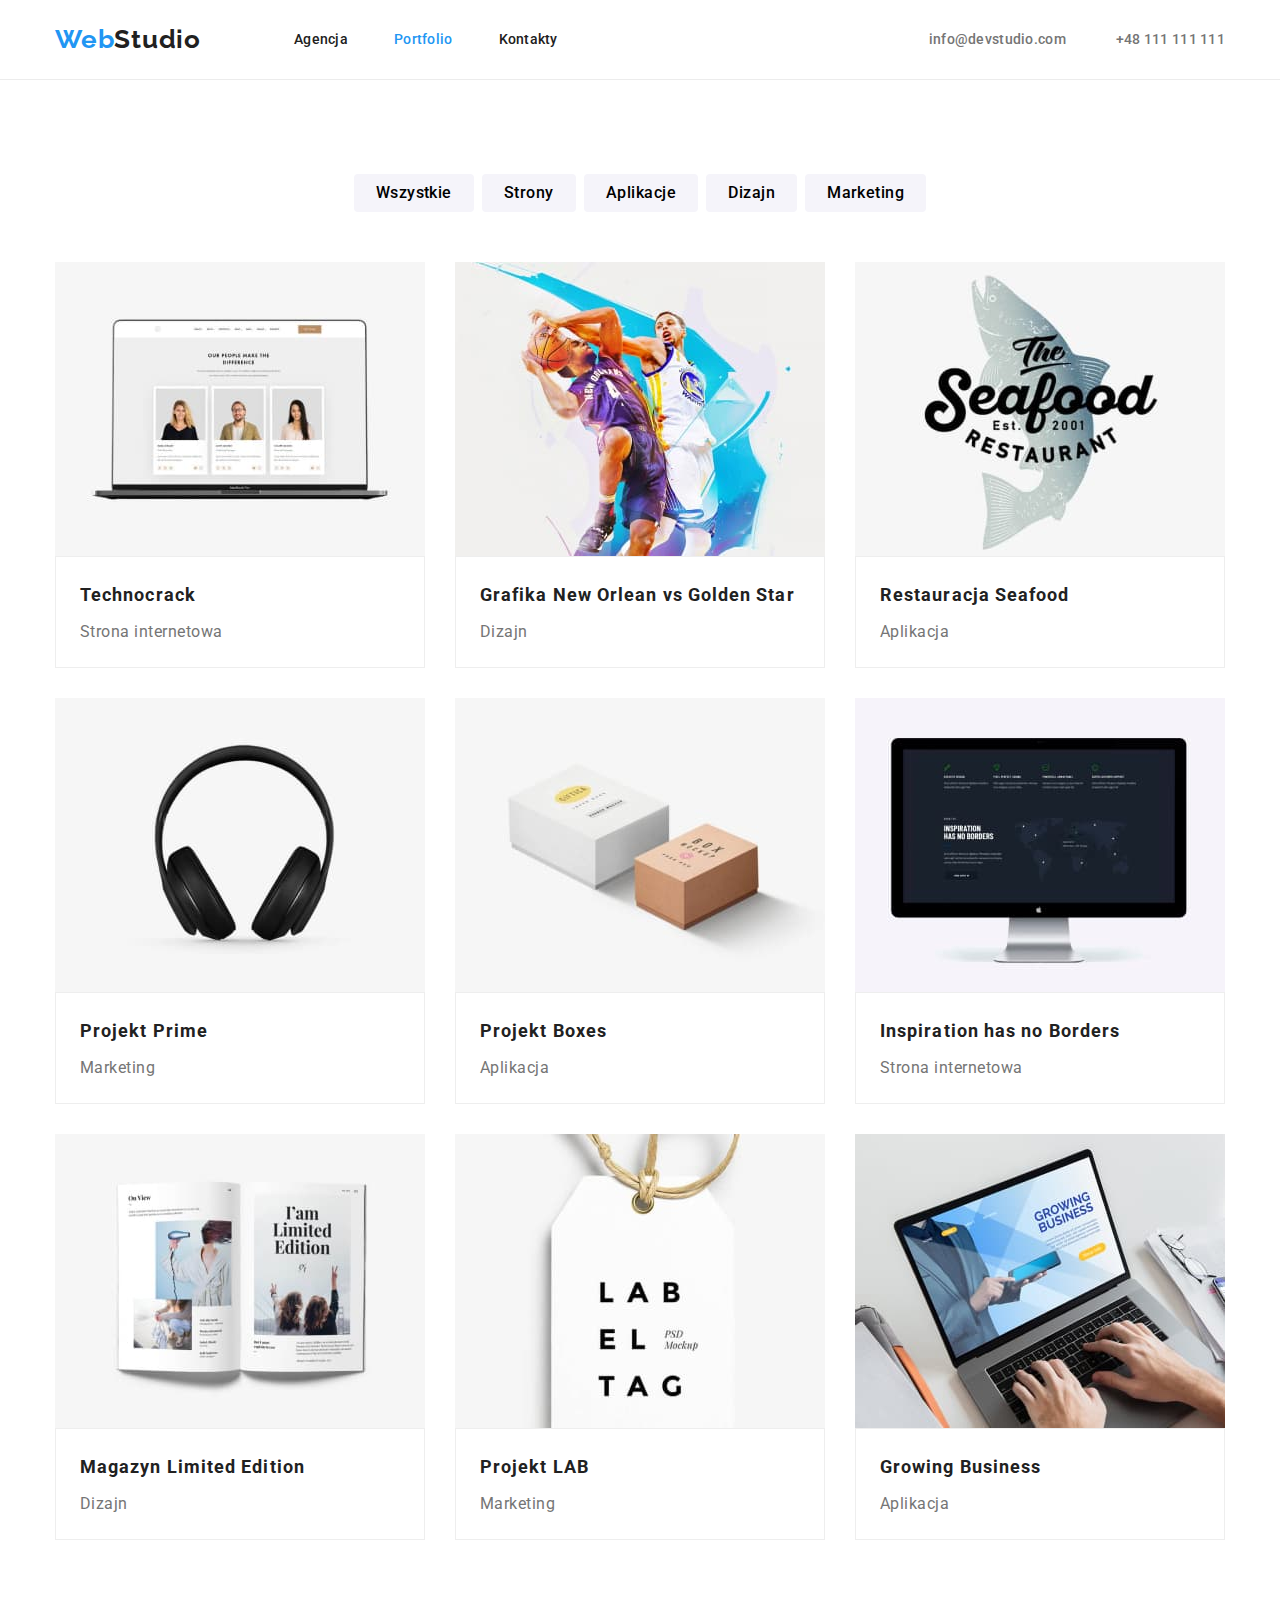
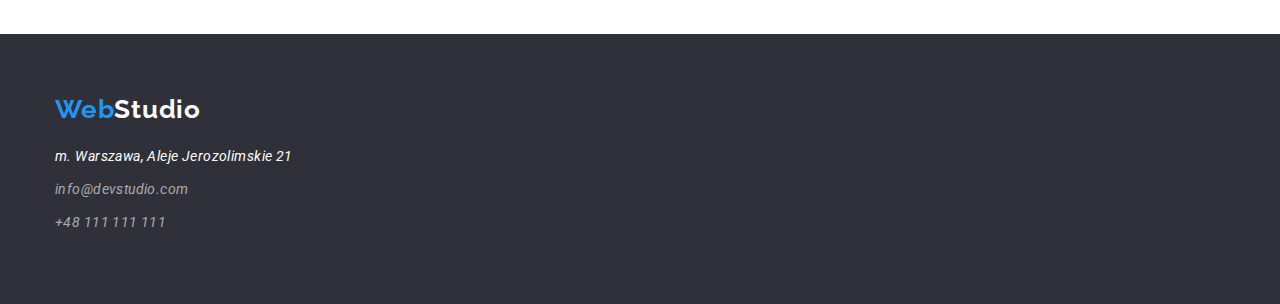
==== portfolio.html @ 5a86e2d6 "Copy files from hw3" ====
<!DOCTYPE html>
<html lang="en">
  <head>
    <meta charset="UTF-8" />
    <meta http-equiv="X-UA-Compatible" content="IE=edge" />
    <meta name="viewport" content="width=device-width, initial-scale=1.0" />
    <link
      rel="stylesheet"
      href="https://cdnjs.cloudflare.com/ajax/libs/modern-normalize/1.0.0/modern-normalize.min.css"
    />
    <link rel="preconnect" href="https://fonts.googleapis.com" />
    <link rel="preconnect" href="https://fonts.gstatic.com" crossorigin />
    <link
      href="https://fonts.googleapis.com/css2?family=Raleway:wght@700&family=Roboto:wght@400;500;700;900&display=swap"
      rel="stylesheet"
    />

    <link rel="stylesheet" href="./css/styles.css" />
    <title>Portfolio</title>
  </head>

  <body>
    <header class="header">
      <div class="container">
        <a class="logo-link link" href="./index.html"><span>Web</span>Studio</a>

        <nav class="navi">
          <ul class="navi-list list">
            <li class="navi-list-item">
              <a class="navi-list link" href="./index.html">Agencja</a>
            </li>

            <li class="navi-list-item">
              <a class="navi-list link link-active" href="./portfolio.html"
                >Portfolio</a
              >
            </li>

            <li class="navi-list-item">
              <a class="navi-list link" href="">Kontakty</a>
            </li>
          </ul>
        </nav>

        <ul class="contact-link list">
          <li>
            <a
              class="contact-link-header link contact-email-header"
              href="mailto:info@devstudio.com"
              >info@devstudio.com</a
            >
          </li>
          <li>
            <a
              class="contact-link-header link contact-phone-header"
              href="tel:+48111111111"
              >+48 111 111 111</a
            >
          </li>
        </ul>
      </div>
    </header>
    <main>
      <!-- PORTFOLIO -->
      <section class="portfolio section">
        <div class="container">
          <ul class="button-filter-list list">
            <li>
              <button class="modal-btn-filter button-activ" type="button">
                Wszystkie
              </button>
            </li>
            <li>
              <button class="modal-btn-filter" type="button">Strony</button>
            </li>
            <li>
              <button class="modal-btn-filter" type="button">Aplikacje</button>
            </li>
            <li>
              <button class="modal-btn-filter" type="button">Dizajn</button>
            </li>
            <li>
              <button class="modal-btn-filter" type="button">Marketing</button>
            </li>
          </ul>
          <ul class="portfolio-list list">
            <li class="portfolio-list-item">
              <figure class="project-card">
                <img
                  src="./images/portfolio/img1.jpg"
                  alt="notebook"
                  width="370"
                  height="294"
                />
                <figcaption class="projekt-desc">
                  <p class="project-name">Technocrack</p>
                  <p class="project-type">Strona internetowa</p>
                </figcaption>
              </figure>
            </li>
            <li class="portfolio-list-item">
              <figure class="project-card">
                <img
                  src="./images/portfolio/img2.jpg"
                  alt="basketball poster"
                  width="370"
                  height="294"
                />
                <figcaption class="projekt-desc">
                  <p class="project-name">Grafika New Orlean vs Golden Star</p>
                  <p class="project-type">Dizajn</p>
                </figcaption>
              </figure>
            </li>
            <li class="portfolio-list-item">
              <figure class="project-card">
                <img
                  src="./images/portfolio/img3.jpg"
                  alt="earphones"
                  width="370"
                  height="294"
                />

                <figcaption class="projekt-desc">
                  <p class="project-name">Restauracja Seafood</p>
                  <p class="project-type">Aplikacja</p>
                </figcaption>
              </figure>
            </li>
            <li class="portfolio-list-item">
              <figure class="project-card">
                <img
                  src="./images/portfolio/img4.jpg"
                  alt="earphones"
                  width="370"
                  height="294"
                />
                <figcaption class="projekt-desc">
                  <p class="project-name">Projekt Prime</p>
                  <p class="project-type">Marketing</p>
                </figcaption>
              </figure>
            </li>
            <li class="portfolio-list-item">
              <figure class="project-card">
                <img
                  src="./images/portfolio/img5.jpg"
                  alt="two boxes"
                  width="370"
                  height="294"
                />
                <figcaption class="projekt-desc">
                  <p class="project-name">Projekt Boxes</p>
                  <p class="project-type">Aplikacja</p>
                </figcaption>
              </figure>
            </li>
            <li class="portfolio-list-item">
              <figure class="project-card">
                <img
                  src="./images/portfolio/img6.jpg"
                  alt="monitor apple"
                  width="370"
                  height="294"
                />
                <figcaption class="projekt-desc">
                  <p class="project-name">Inspiration has no Borders</p>
                  <p class="project-type">Strona internetowa</p>
                </figcaption>
              </figure>
            </li>
            <li class="portfolio-list-item">
              <figure class="project-card">
                <img
                  src="./images/portfolio/img7.jpg"
                  alt="magazine newspaper"
                  width="370"
                  height="294"
                />
                <figcaption class="projekt-desc">
                  <p class="project-name">Magazyn Limited Edition</p>
                  <p class="project-type">Dizajn</p>
                </figcaption>
              </figure>
            </li>
            <li class="portfolio-list-item">
              <figure class="project-card">
                <img
                  src="./images/portfolio/img8.jpg"
                  alt="label"
                  width="370"
                  height="294"
                />
                <figcaption class="projekt-desc">
                  <p class="project-name">Projekt LAB</p>
                  <p class="project-type">Marketing</p>
                </figcaption>
              </figure>
            </li>
            <li class="portfolio-list-item">
              <figure class="project-card">
                <img
                  src="./images/portfolio/img9.jpg"
                  alt="man typing on notebook"
                  width="370"
                  height="294"
                />
                <figcaption class="projekt-desc">
                  <p class="project-name">Growing Business</p>
                  <p class="project-type">Aplikacja</p>
                </figcaption>
              </figure>
            </li>
          </ul>
        </div>
      </section>
    </main>

    <!-- END PORTFOLIO -->

    <!--Footer-->

    <footer class="footer">
      <div class="container">
        <a class="logo-link-dark-theme link" href="./index.html"
          ><span>Web</span>Studio</a
        >

        <address class="address">
          <ul class="address-list list">
            <li class="address-item address-street">
              m. Warszawa, Aleje Jerozolimskie 21
            </li>
            <li class="address-item">
              <a
                class="contact-link-footer link"
                href="mailto:info@devstudio.com"
                >info@devstudio.com</a
              >
            </li>
            <li class="address-item">
              <a class="contact-link-footer link" href="tel:+48111111111"
                >+48 111 111 111</a
              >
            </li>
          </ul>
        </address>
      </div>
    </footer>
  </body>
</html>
---- css/styles.css ----
:root {
  --main-font: "Roboto", sans-serif;
  --secondary-font: "Raleway", sans-serif;
  --main-color: #2196f3;
  --font-main-color: #212121;
  --font-secondary-color: #757575;
  --font-dark-theme: #ffffff;
  --background-color-main: #2f303a;
  --background-color-sec: #f5f4fa;
}

body {
  font-family: var(--main-font);
  color: var(--font-main-color);
}

h1,
h2,
h3,
h4,
h5,
h6 {
  padding: 0;
  margin: 0;
}

ul,
ol {
  margin: 0;
  padding: 0;
}

p {
  margin: 0;
  padding: 0;
}

img {
  display: block;
}

.list {
  list-style: none;
}
.link {
  text-decoration: none;
}

.container {
  max-width: 1200px;
  align-items: center;
  padding: 0 15px;
  margin: 0 auto;
}

.section {
  padding-top: 94px;
}
.section:not(.advantages) {
  padding-bottom: 94px;
}
/*----Components----*/

.logo-link,
.logo-link-dark-theme {
  font-family: var(--secondary-font);
  font-weight: 700;
  font-size: 26px;
  line-height: 1.192;
  letter-spacing: 0.03em;
}
.logo-link {
  color: var(--font-main-color);
}
.logo-link span {
  color: var(--main-color);
}
.logo-link-dark-theme {
  color: var(--font-dark-theme);
}
.logo-link-dark-theme span {
  color: var(--main-color);
}
.logo-link:focus,
.logo-link:hover,
.logo-link-dark-theme:hover,
.logo-link-dark-theme:focus {
  color: var(--main-color);
}

.header-h2 {
  font-weight: 700;
  font-size: 36px;
  line-height: 1.167;
  letter-spacing: 0.03em;
  text-align: center;
}

/*----Header Menu----*/
.header .container {
  display: flex;
  padding-top: 24px;
  padding-bottom: 24px;
}
.header {
  border-bottom: 1px solid #ececec;
}

.logo-link {
  display: flex;
  margin-right: 93px;
}

.header-h2.link-active {
  color: var(--main-color);
}
.navi .navi-list {
  display: flex;
}

.navi-list-item:not(:last-child) {
  margin-right: 46px;
}

.contact-link {
  display: flex;
  margin-left: auto;
}

.contact-phone-header {
  margin-left: 50px;
}

.navi-list {
  font-weight: 500;
  font-size: 14px;
  line-height: 1.143;
  letter-spacing: 0.02em;
  color: var(--font-main-color);
}
.navi-list .link-active {
  color: var(--main-color)
}
.navi-list:hover,
.navi-list:focus {
  color: var(--main-color);
}

.contact-link-header {
  font-weight: 500;
  font-size: 14px;
  line-height: 1.143;
  letter-spacing: 0.02em;
  color: var(--font-secondary-color);
}

.contact-link-header:hover,
.contact-link-header:focus {
  color: var(--main-color);
}

/*----Hero----*/

.hero .container {
  display: flex;
  flex-direction: column;
  padding-top: 106px;
  padding-bottom: 106px;
}

.hero {
  background: var(--background-color-main);
}
.hero-h1 {
  max-width: 696px;
  font-weight: 900;
  font-size: 44px;
  line-height: 1.364;
  letter-spacing: 0.06em;
  text-transform: uppercase;
  text-align: center;
  color: var(--font-dark-theme);
  padding-bottom: 30px;
}

.modal-btn {
  font-weight: 700;
  font-size: 16px;
  line-height: 1.875;
  letter-spacing: 0.06em;
  cursor: pointer;
  color: var(--font-dark-theme);
  background: var(--main-color);
  padding: 10px 42px;
  box-shadow: 0px 4px 4px rgba(0, 0, 0, 0.15);
  border-radius: 4px;
  border: none;
}

/*----Advantages----*/

.advantages-list {
  display: flex;
  justify-content: space-between;
}
.advant-list-item {
  max-width: 270px;
  justify-content: space-between;
}

.advant-h3 {
  font-weight: 700;
  font-size: 14px;
  line-height: 1.143;
  letter-spacing: 0.03em;
  text-transform: uppercase;
}
.advant-text {
  font-size: 14px;
  line-height: 1.714;
  letter-spacing: 0.03em;
  color: var(--font-secondary-color);
  margin-top: 10px;
}

/* ----About---- */
.about-list {
  display: flex;
}

.about-item {
  margin-top: 50px;
}
.about-item:not(:last-child) {
  margin-right: 30px;
}

/* ----Team---- */

.team {
  background: var(--background-color-sec);
  margin: 0;
}
.name {
  font-weight: 500;
  color: var(--font-main-color);
  margin-bottom: 10px;
}

.team-dscr {
  font-size: 16px;
  line-height: 1.187;
  letter-spacing: 0.03em;
  text-align: center; /*---FIGCAPTION---*/
  color: var(--font-secondary-color);
  padding: 30px 0;
  border-radius: 0px 0px 4px 4px;
}
.team .header-h2 {
  margin-bottom: 50px;
}

.team-list {
  display: flex;
  justify-content: space-between;
}

.team figure {
  margin: 0;
  background: #ffffff;
  box-shadow: 0px 1px 3px rgba(0, 0, 0, 0.12), 0px 1px 1px rgba(0, 0, 0, 0.14),
    0px 2px 1px rgba(0, 0, 0, 0.2);
  border-radius: 0px 0px 4px 4px;
}

/* ----Footer---- */
.footer {
  background: var(--background-color-main);
  padding: 60px 0;
}
.address-item {
  margin-bottom: 9px;
}
.address {
  margin-top: 20px;
}
.address-street {
  font-size: 14px;
  line-height: 1.714;
  letter-spacing: 0.03em;
  color: var(--font-dark-theme);
}

.contact-link-footer {
  font-size: 14px;
  line-height: 1.714;
  letter-spacing: 0.03em;
  color: rgba(255, 255, 255, 0.6);
}
.contact-link-footer:hover,
.contact-link-footer :focus {
  color: var(--main-color);
}

/* ----PORTFOLIO---- */

.button-filter-list {
  display: flex;
  justify-content: center;
  margin-left: -8px;
}

.modal-btn-filter {
  display: block;
  border: none;

  font-weight: 500;
  font-size: 16px;
  line-height: 1.625;
  letter-spacing: 0.03em;
  cursor: pointer;
  border-radius: 4px;
  background: var(--background-color-sec);
  margin-left: 8px;
  margin-bottom: 50px;
  padding: 6px 22px;
}
.modal-btn-filter:hover,
.modal-btn-filter:active {
  color: #ffffff;
  background: var(--main-color);
  box-shadow: 0px 3px 1px rgba(117, 78, 78, 0.1),
    0px 1px 2px rgba(0, 0, 0, 0.08), 0px 2px 2px rgba(0, 0, 0, 0.12);
}
.portfolio .project-card {
  margin: 0;
}

.portfolio-list {
  display: flex;
  flex-wrap: wrap;
  margin-left: -30px;
  margin-top: -30px;
}

.portfolio-list-item {
  margin-left: 30px;
  margin-top: 30px;
  flex-basis: calc(100% / 3 - 30px);
}

.project-name {
  font-weight: 700;
  font-size: 18px;
  line-height: 2;
  letter-spacing: 0.06em;
  margin: 20px 24px 4px;
}

.project-type {
  font-size: 16px;
  line-height: 1.875;
  letter-spacing: 0.03em;
  color: var(--font-secondary-color);
  margin: 0 24px 20px;
}
.projekt-desc {
  background: #ffffff;
  border: 1px solid #eeeeee;
  box-sizing: border-box;
}
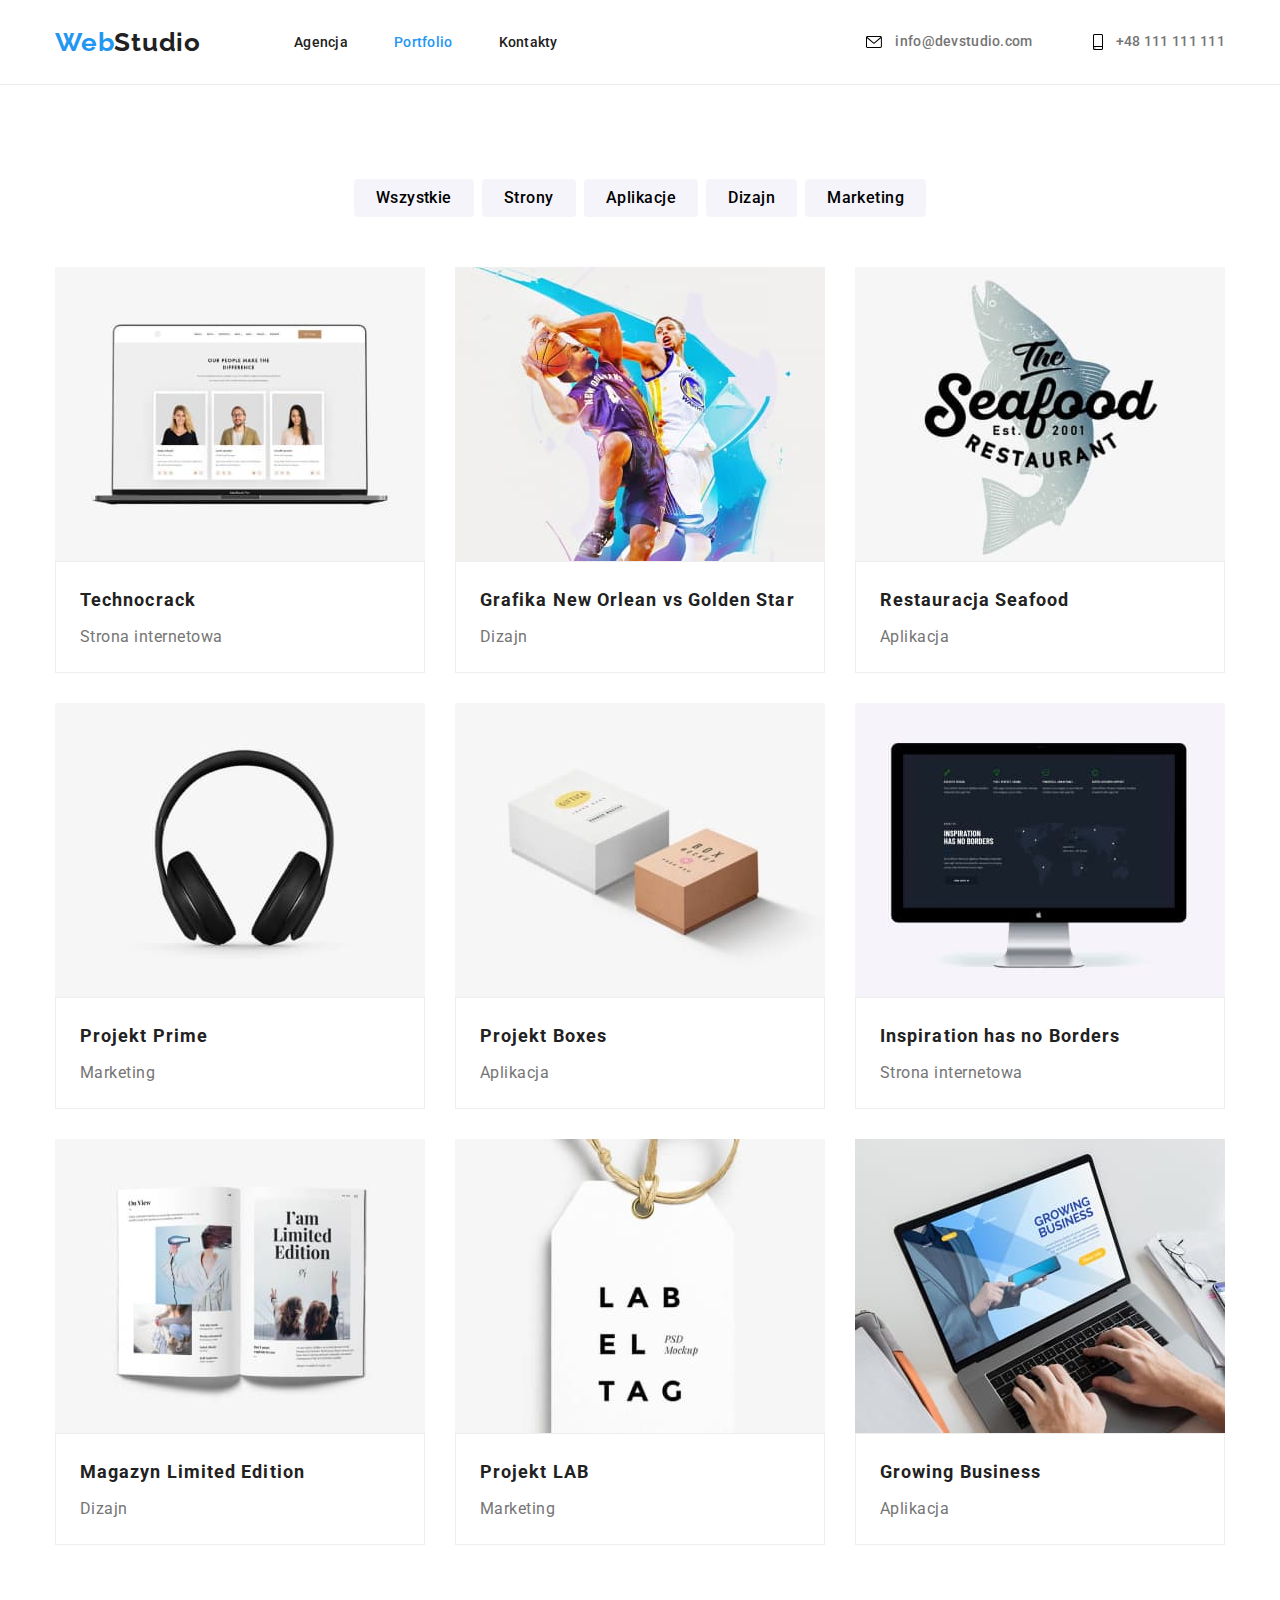
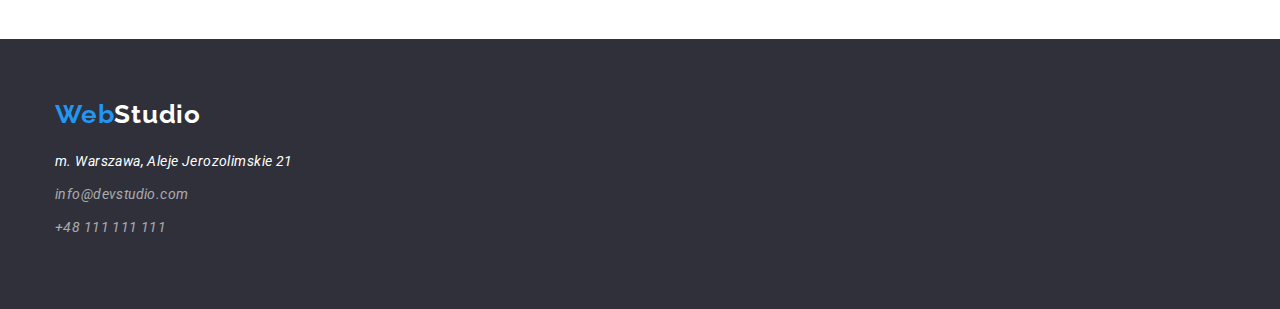
==== commit edf2c062: "svg index" ====
--- a/portfolio.html
+++ b/portfolio.html
@@ -42,20 +42,25 @@
           </ul>
         </nav>
 
-        <ul class="contact-link list">
+        <ul class="contact-link-list list">
           <li>
-            <a
-              class="contact-link-header link contact-email-header"
-              href="mailto:info@devstudio.com"
-              >info@devstudio.com</a
-            >
+            <a class="contact-link-header link" href="mailto:info@devstudio.com"
+              ><svg class="contact-icon" width="16px" height="12px">
+                <use href="./images/svg/icon.svg#icon-email"></use>
+              </svg>
+              info@devstudio.com
+            </a>
           </li>
-          <li>
+
+          <li class="link">
             <a
               class="contact-link-header link contact-phone-header"
               href="tel:+48111111111"
-              >+48 111 111 111</a
-            >
+              ><svg class="contact-icon" width="10px" height="16px">
+                <use href="./images/svg/icon.svg#icon-tel"></use>
+              </svg>
+              +48 111 111 111
+            </a>
           </li>
         </ul>
       </div>
--- a/css/styles.css
+++ b/css/styles.css
@@ -7,6 +7,8 @@
   --font-dark-theme: #ffffff;
   --background-color-main: #2f303a;
   --background-color-sec: #f5f4fa;
+  --icon-color: #AFB1B8;
+
 }
 
 body {
@@ -122,14 +124,6 @@
   margin-right: 46px;
 }
 
-.contact-link {
-  display: flex;
-  margin-left: auto;
-}
-
-.contact-phone-header {
-  margin-left: 50px;
-}
 
 .navi-list {
   font-weight: 500;
@@ -139,13 +133,18 @@
   color: var(--font-main-color);
 }
 .navi-list .link-active {
-  color: var(--main-color)
+  color: var(--main-color);
 }
 .navi-list:hover,
 .navi-list:focus {
   color: var(--main-color);
 }
-
+  
+.contact-link-list{
+  display: flex;
+  align-items: center;
+  margin-left: auto;
+}
 .contact-link-header {
   font-weight: 500;
   font-size: 14px;
@@ -154,12 +153,43 @@
   color: var(--font-secondary-color);
 }
 
+.contact-phone-header {
+  margin-left: 50px;
+}
+
+
+.contact-icon {
+    margin: 10px;
+    vertical-align: middle;
+  }
+
 .contact-link-header:hover,
 .contact-link-header:focus {
   color: var(--main-color);
-}
+  fill:var(--main-color)
+   }
+
+
+  
+
+
+
+
+
+
 
 /*----Hero----*/
+.hero {
+  background: var(--background-color-main);
+  background-image: linear-gradient(
+      rgba(47, 48, 58, 0.4),
+      rgba(47, 48, 58, 0.4)
+    ),
+    url(../images/background/background_hero.jpg);
+  background-position: center;
+  background-size: cover;
+  background-repeat: no-repeat;
+}
 
 .hero .container {
   display: flex;
@@ -168,9 +198,6 @@
   padding-bottom: 106px;
 }
 
-.hero {
-  background: var(--background-color-main);
-}
 .hero-h1 {
   max-width: 696px;
   font-weight: 900;
@@ -199,14 +226,26 @@
 
 /*----Advantages----*/
 
-.advantages-list {
+.advant-list {
   display: flex;
   justify-content: space-between;
 }
-.advant-list-item {
-  max-width: 270px;
-  justify-content: space-between;
-}
+.advant-list-item:not(:last-child) {
+  margin-right: 30px;
+    
+}
+
+.advant-list-item-icon-bkgr {
+display: flex;
+align-items: center;
+justify-content: center;
+background-color: #F5F4FA;
+max-width: 270px;
+height: 120px;
+border-radius: 4px;
+margin-bottom: 30px;
+}
+
 
 .advant-h3 {
   font-weight: 700;
@@ -239,39 +278,66 @@
 
 .team {
   background: var(--background-color-sec);
-  margin: 0;
-}
+  }
+
+  .team .header-h2 {
+  margin-bottom: 50px;
+}
+
+.team-list {
+  display: flex;
+  justify-content: space-between;
+}
+
+.team-dscr {
+  font-size: 16px;
+  line-height: 1.187;
+  letter-spacing: 0.03em;
+  text-align: center; /*---FIGCAPTION---*/
+  color: var(--font-secondary-color);
+  padding: 30px 0;
+  }
 .name {
   font-weight: 500;
   color: var(--font-main-color);
   margin-bottom: 10px;
 }
 
-.team-dscr {
-  font-size: 16px;
-  line-height: 1.187;
-  letter-spacing: 0.03em;
-  text-align: center; /*---FIGCAPTION---*/
-  color: var(--font-secondary-color);
-  padding: 30px 0;
-  border-radius: 0px 0px 4px 4px;
-}
-.team .header-h2 {
-  margin-bottom: 50px;
-}
-
-.team-list {
-  display: flex;
-  justify-content: space-between;
-}
-
-.team figure {
+
+
+.team-img {
   margin: 0;
   background: #ffffff;
   box-shadow: 0px 1px 3px rgba(0, 0, 0, 0.12), 0px 1px 1px rgba(0, 0, 0, 0.14),
     0px 2px 1px rgba(0, 0, 0, 0.2);
   border-radius: 0px 0px 4px 4px;
 }
+
+.social-list{
+  display: flex;
+  justify-content: center;
+  margin-top: 18px;
+  }
+.social-list-item:not(:last-child){
+  margin-right: 10px;
+}
+
+.social-list-icon {
+display: flex;
+align-items: center;
+justify-content: center;
+fill: var(--icon-color);
+width: 44px;
+height:44px;
+border-radius: 50%;
+}
+
+.social-list-icon:hover,
+.social-list-icon:focus {
+  background-color:var(--main-color);
+  fill: #ffffff;
+}
+
 
 /* ----Footer---- */
 .footer {
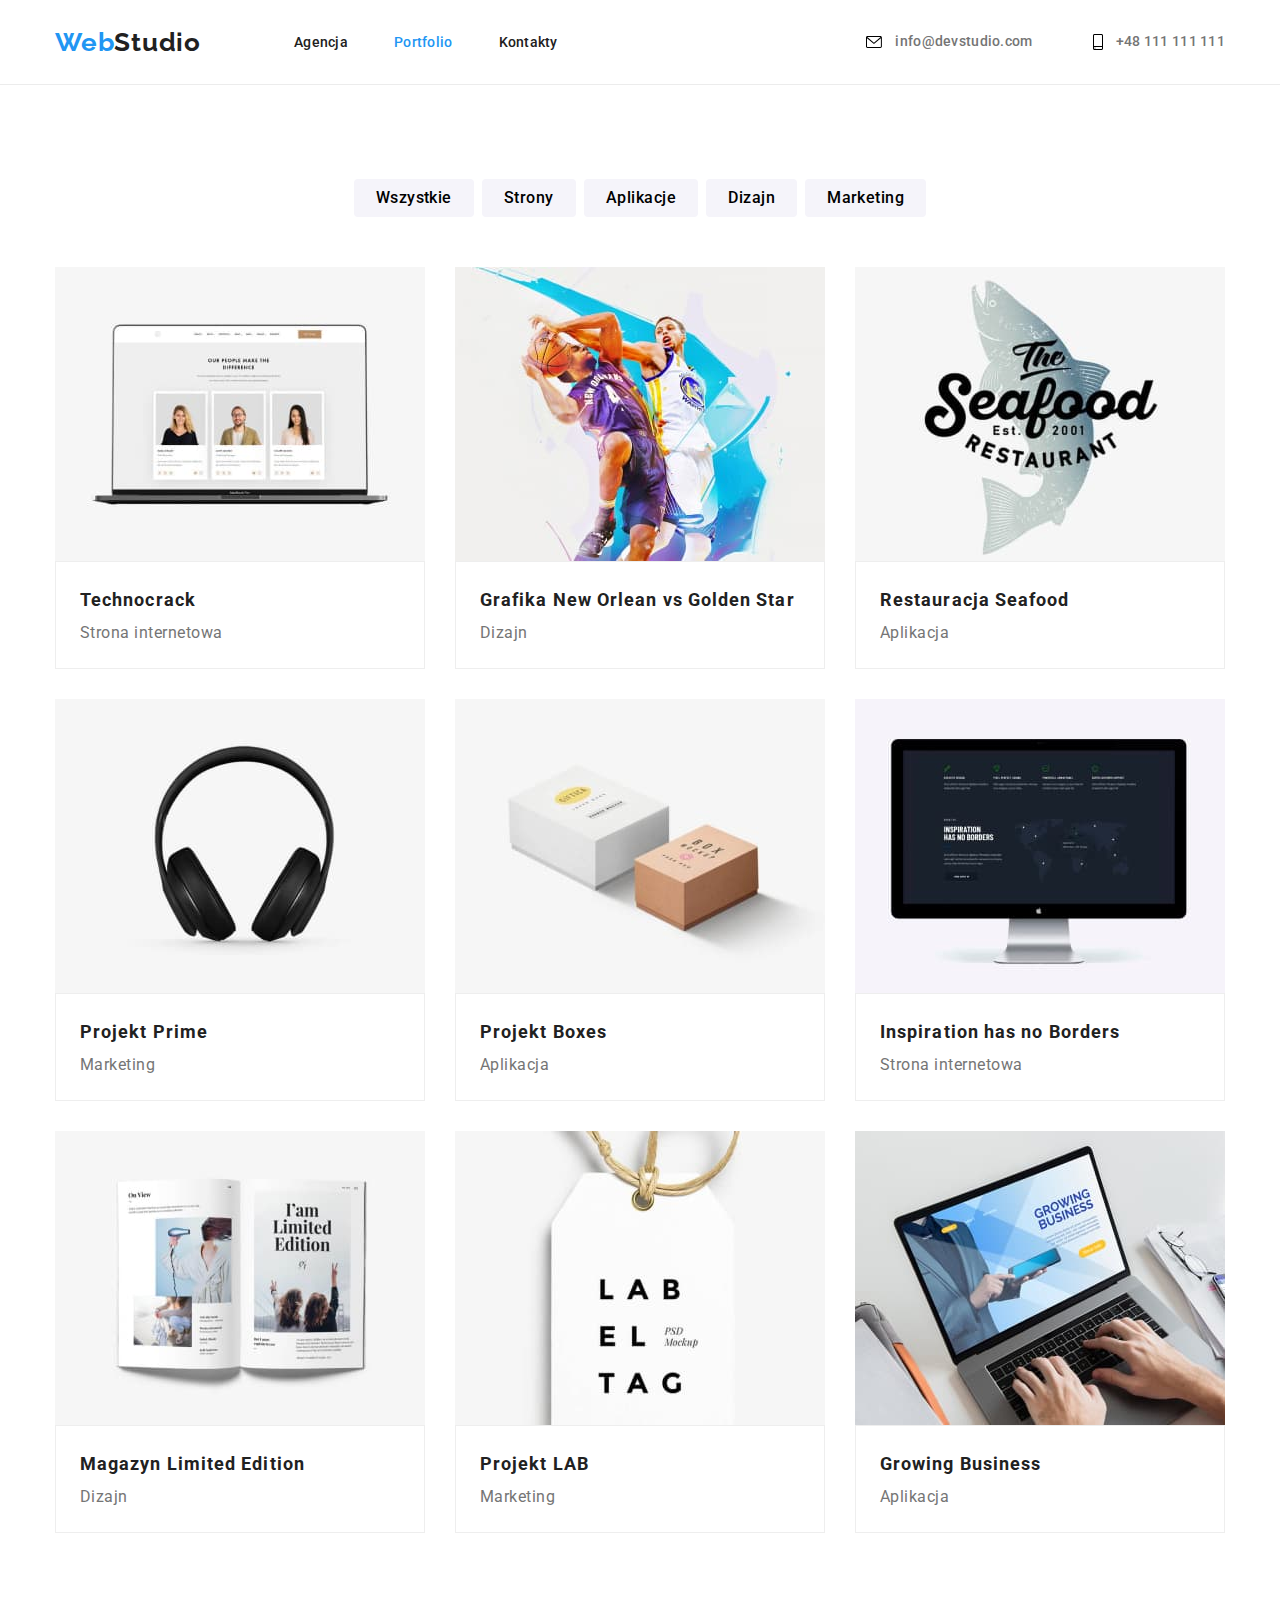
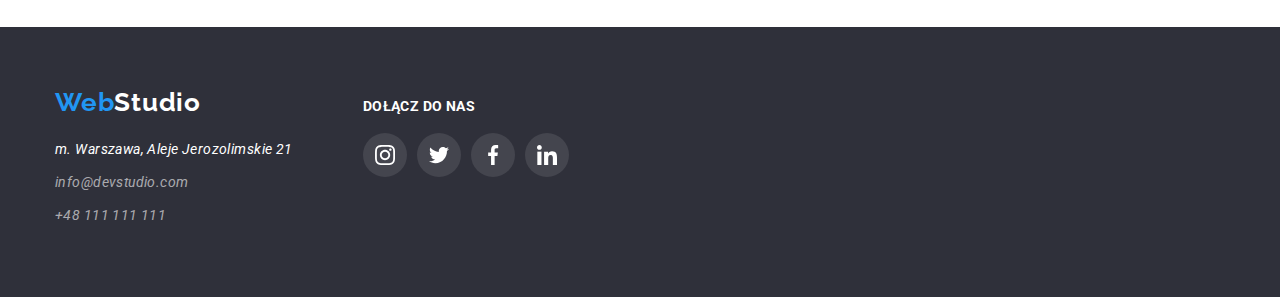
==== commit 56d14363: "portfolio" ====
--- a/portfolio.html
+++ b/portfolio.html
@@ -227,29 +227,69 @@
 
     <footer class="footer">
       <div class="container">
-        <a class="logo-link-dark-theme link" href="./index.html"
-          ><span>Web</span>Studio</a
-        >
-
-        <address class="address">
-          <ul class="address-list list">
-            <li class="address-item address-street">
-              m. Warszawa, Aleje Jerozolimskie 21
-            </li>
-            <li class="address-item">
-              <a
-                class="contact-link-footer link"
-                href="mailto:info@devstudio.com"
-                >info@devstudio.com</a
-              >
-            </li>
-            <li class="address-item">
-              <a class="contact-link-footer link" href="tel:+48111111111"
-                >+48 111 111 111</a
-              >
-            </li>
-          </ul>
-        </address>
+        <div class="footer-left-side">
+          <!-- Logo -->
+
+          <a class="logo-link-dark-theme link" href="./index.html"
+            ><span>Web</span>Studio</a
+          >
+
+          <!-- Adress -->
+
+          <address class="address">
+            <ul class="address-list list">
+              <li class="address-item address-street">
+                m. Warszawa, Aleje Jerozolimskie 21
+              </li>
+              <li class="address-item">
+                <a
+                  class="contact-link-footer link"
+                  href="mailto:info@devstudio.com"
+                  >info@devstudio.com</a
+                >
+              </li>
+              <li class="address-item">
+                <a class="contact-link-footer link" href="tel:+48111111111"
+                  >+48 111 111 111</a
+                >
+              </li>
+            </ul>
+          </address>
+        </div>
+        <div class="footer-right-side">
+          <!-- Social links -->
+          <span class="h3">DOŁĄCZ DO NAS</span>
+          <ul class="social-list list">
+            <li class="social-list-item">
+              <a href="" class="social-list-icon">
+                <svg class="social-icon" width="20" height="20">
+                  <use href="./images/svg/icon.svg#icon-instagram"></use>
+                </svg>
+              </a>
+            </li>
+            <li class="social-list-item">
+              <a href="" class="social-list-icon">
+                <svg class="social-icon" width="20" height="20">
+                  <use href="./images/svg/icon.svg#icon-twitter"></use>
+                </svg>
+              </a>
+            </li>
+            <li class="social-list-item">
+              <a href="" class="social-list-icon">
+                <svg class="social-icon" width="20" height="20">
+                  <use href="./images/svg/icon.svg#icon-facebook"></use>
+                </svg>
+              </a>
+            </li>
+            <li class="social-list-item">
+              <a href="" class="social-list-icon">
+                <svg class="social-icon" width="20" height="20">
+                  <use href="./images/svg/icon.svg#icon-linkedin"></use>
+                </svg>
+              </a>
+            </li>
+          </ul>
+        </div>
       </div>
     </footer>
   </body>
--- a/css/styles.css
+++ b/css/styles.css
@@ -7,8 +7,7 @@
   --font-dark-theme: #ffffff;
   --background-color-main: #2f303a;
   --background-color-sec: #f5f4fa;
-  --icon-color: #AFB1B8;
-
+  --icon-color: #afb1b8;
 }
 
 body {
@@ -62,6 +61,13 @@
   padding-bottom: 94px;
 }
 /*----Components----*/
+.h3 {
+  font-weight: 700;
+  font-size: 14px;
+  line-height: 1.143;
+  letter-spacing: 0.03em;
+  text-transform: uppercase;
+}
 
 .logo-link,
 .logo-link-dark-theme {
@@ -96,6 +102,7 @@
   line-height: 1.167;
   letter-spacing: 0.03em;
   text-align: center;
+  margin-bottom: 50px;
 }
 
 /*----Header Menu----*/
@@ -123,7 +130,6 @@
 .navi-list-item:not(:last-child) {
   margin-right: 46px;
 }
-
 
 .navi-list {
   font-weight: 500;
@@ -139,8 +145,8 @@
 .navi-list:focus {
   color: var(--main-color);
 }
-  
-.contact-link-list{
+
+.contact-link-list {
   display: flex;
   align-items: center;
   margin-left: auto;
@@ -157,26 +163,16 @@
   margin-left: 50px;
 }
 
-
 .contact-icon {
-    margin: 10px;
-    vertical-align: middle;
-  }
+  margin: 10px;
+  vertical-align: middle;
+}
 
 .contact-link-header:hover,
 .contact-link-header:focus {
   color: var(--main-color);
-  fill:var(--main-color)
-   }
-
-
-  
-
-
-
-
-
-
+  fill: var(--main-color);
+}
 
 /*----Hero----*/
 .hero {
@@ -232,28 +228,19 @@
 }
 .advant-list-item:not(:last-child) {
   margin-right: 30px;
-    
 }
 
 .advant-list-item-icon-bkgr {
-display: flex;
-align-items: center;
-justify-content: center;
-background-color: #F5F4FA;
-max-width: 270px;
-height: 120px;
-border-radius: 4px;
-margin-bottom: 30px;
-}
-
-
-.advant-h3 {
-  font-weight: 700;
-  font-size: 14px;
-  line-height: 1.143;
-  letter-spacing: 0.03em;
-  text-transform: uppercase;
-}
+  display: flex;
+  align-items: center;
+  justify-content: center;
+  background-color: #f5f4fa;
+  max-width: 270px;
+  height: 120px;
+  border-radius: 4px;
+  margin-bottom: 30px;
+}
+
 .advant-text {
   font-size: 14px;
   line-height: 1.714;
@@ -267,9 +254,6 @@
   display: flex;
 }
 
-.about-item {
-  margin-top: 50px;
-}
 .about-item:not(:last-child) {
   margin-right: 30px;
 }
@@ -278,10 +262,6 @@
 
 .team {
   background: var(--background-color-sec);
-  }
-
-  .team .header-h2 {
-  margin-bottom: 50px;
 }
 
 .team-list {
@@ -296,16 +276,14 @@
   text-align: center; /*---FIGCAPTION---*/
   color: var(--font-secondary-color);
   padding: 30px 0;
-  }
+}
 .name {
   font-weight: 500;
   color: var(--font-main-color);
   margin-bottom: 10px;
 }
 
-
-
-.team-img {
+.team-card {
   margin: 0;
   background: #ffffff;
   box-shadow: 0px 1px 3px rgba(0, 0, 0, 0.12), 0px 1px 1px rgba(0, 0, 0, 0.14),
@@ -313,31 +291,59 @@
   border-radius: 0px 0px 4px 4px;
 }
 
-.social-list{
+.social-list {
   display: flex;
   justify-content: center;
   margin-top: 18px;
-  }
-.social-list-item:not(:last-child){
+}
+.social-list-item:not(:last-child) {
   margin-right: 10px;
 }
 
 .social-list-icon {
-display: flex;
-align-items: center;
-justify-content: center;
-fill: var(--icon-color);
-width: 44px;
-height:44px;
-border-radius: 50%;
+  display: flex;
+  align-items: center;
+  justify-content: center;
+  fill: var(--icon-color);
+  width: 44px;
+  height: 44px;
+  border-radius: 50%;
 }
 
 .social-list-icon:hover,
 .social-list-icon:focus {
-  background-color:var(--main-color);
+  background-color: var(--main-color);
   fill: #ffffff;
 }
 
+/* Our customers */
+
+.customers-list {
+  display: flex;
+  justify-content: center;
+  margin-top: 18px;
+}
+.customers-list-item:not(:last-child) {
+  margin-right: 30px;
+}
+
+.customers-list-icon {
+  display: flex;
+  align-items: center;
+  justify-content: center;
+  fill: var(--icon-color);
+  width: 170px;
+  height: 92px;
+  border: 1px solid #afb1b8;
+
+  border-radius: 4px;
+}
+
+.customers-list-icon:hover,
+.customers-list-icon:focus {
+  border-color: var(--main-color);
+  fill: var(--main-color);
+}
 
 /* ----Footer---- */
 .footer {
@@ -367,13 +373,32 @@
 .contact-link-footer :focus {
   color: var(--main-color);
 }
-
+/* Footer social links */
+.footer .container {
+  display: flex;
+  align-items: baseline;
+}
+.footer-left-side {
+  margin-right: 70px;
+}
+.footer .h3 {
+  color: var(--font-dark-theme);
+}
+.footer .social-list-icon {
+  fill: #ffffff;
+  background: rgba(255, 255, 255, 0.1);
+}
+.footer .social-list-icon:hover,
+.footer .social-list-icon:focus {
+  background-color: var(--main-color);
+}
 /* ----PORTFOLIO---- */
 
 .button-filter-list {
   display: flex;
   justify-content: center;
   margin-left: -8px;
+  margin-bottom: 50px;
 }
 
 .modal-btn-filter {
@@ -388,7 +413,6 @@
   border-radius: 4px;
   background: var(--background-color-sec);
   margin-left: 8px;
-  margin-bottom: 50px;
   padding: 6px 22px;
 }
 .modal-btn-filter:hover,
@@ -398,8 +422,16 @@
   box-shadow: 0px 3px 1px rgba(117, 78, 78, 0.1),
     0px 1px 2px rgba(0, 0, 0, 0.08), 0px 2px 2px rgba(0, 0, 0, 0.12);
 }
-.portfolio .project-card {
+
+/* project card */
+
+.project-card {
   margin: 0;
+}
+.project-card:hover,
+.project-card:focus {
+  box-shadow: 0px 1px 1px rgba(0, 0, 0, 0.12), 0px 4px 4px rgba(0, 0, 0, 0.06),
+    1px 4px 6px rgba(0, 0, 0, 0.16);
 }
 
 .portfolio-list {
@@ -420,7 +452,6 @@
   font-size: 18px;
   line-height: 2;
   letter-spacing: 0.06em;
-  margin: 20px 24px 4px;
 }
 
 .project-type {
@@ -428,10 +459,9 @@
   line-height: 1.875;
   letter-spacing: 0.03em;
   color: var(--font-secondary-color);
-  margin: 0 24px 20px;
 }
 .projekt-desc {
   background: #ffffff;
   border: 1px solid #eeeeee;
-  box-sizing: border-box;
-}
+  padding: 20px 24px;
+}
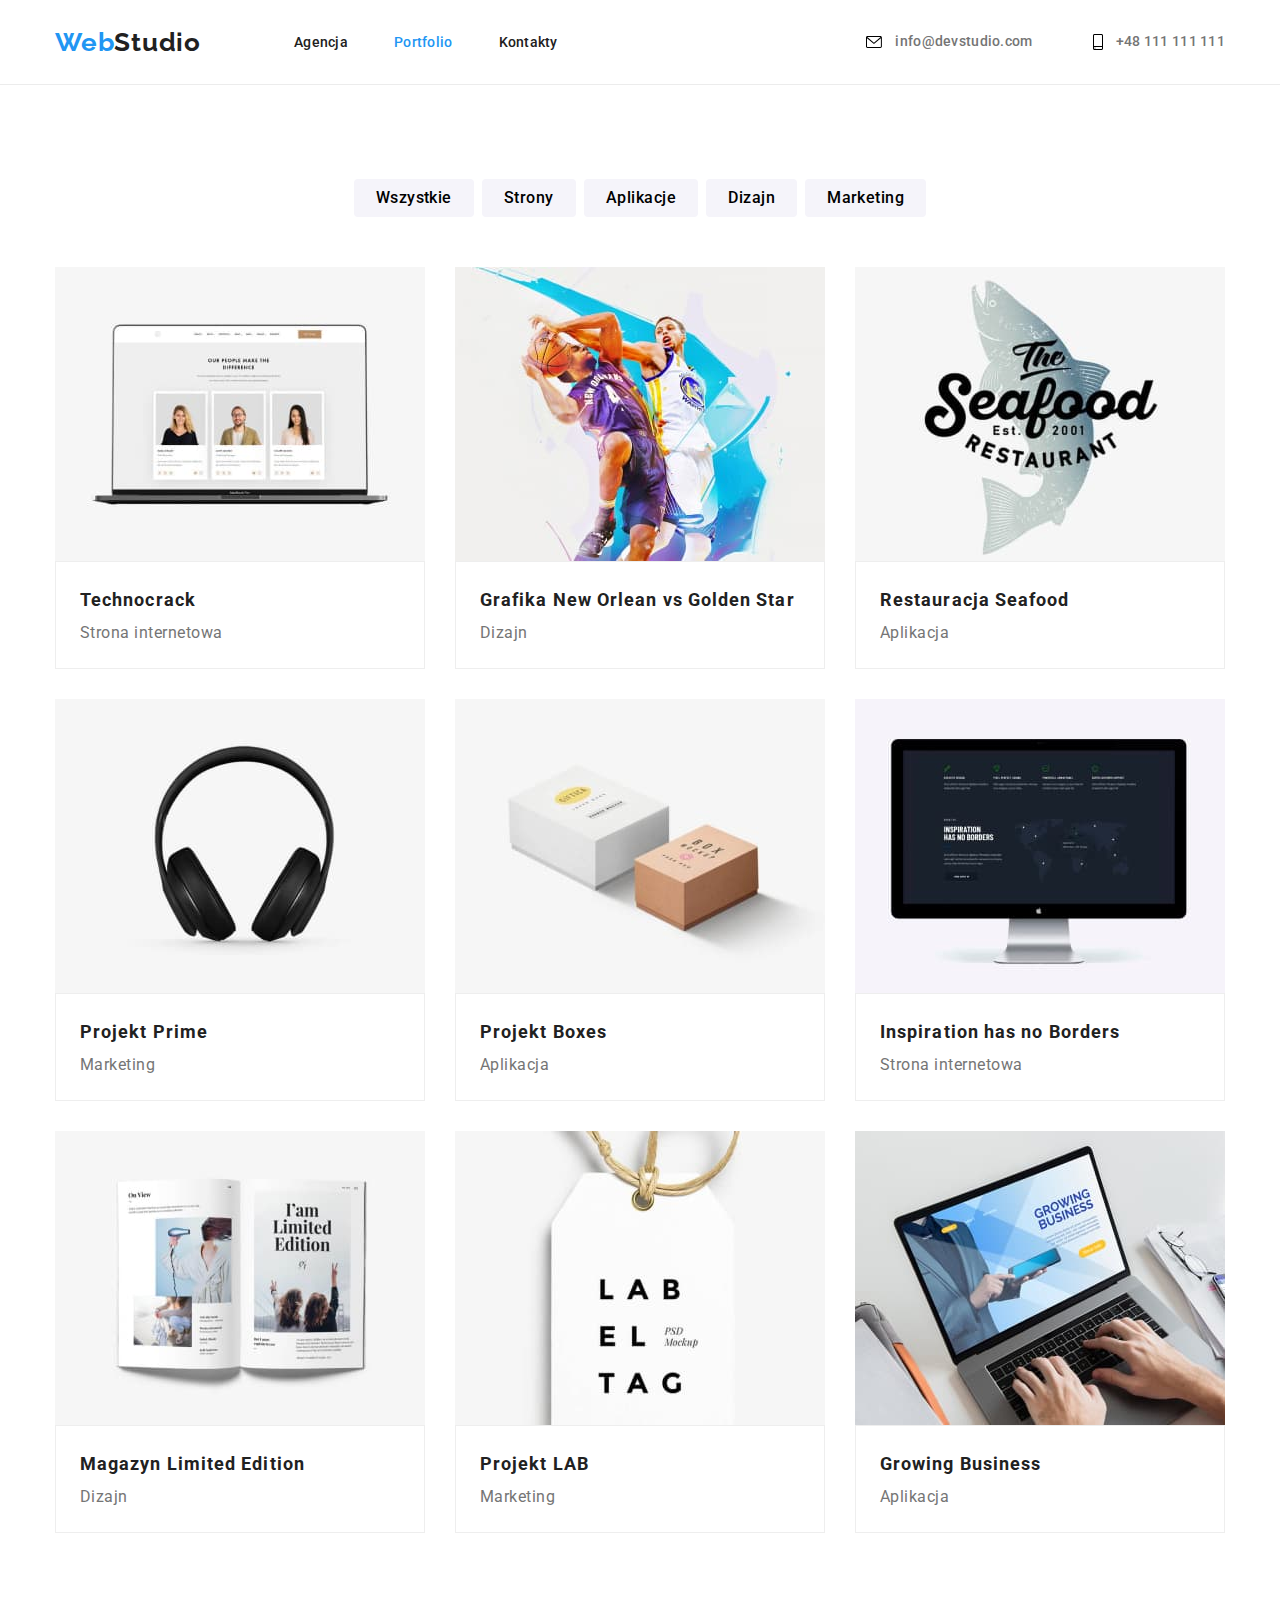
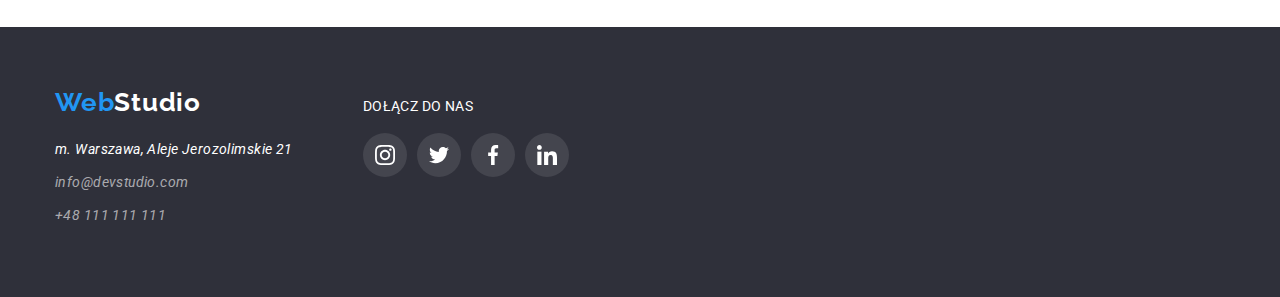
==== commit 45df18f3: "final corrects" ====
--- a/portfolio.html
+++ b/portfolio.html
@@ -98,7 +98,7 @@
                   height="294"
                 />
                 <figcaption class="projekt-desc">
-                  <p class="project-name">Technocrack</p>
+                  <h4 class="project-name">Technocrack</h4>
                   <p class="project-type">Strona internetowa</p>
                 </figcaption>
               </figure>
@@ -112,7 +112,9 @@
                   height="294"
                 />
                 <figcaption class="projekt-desc">
-                  <p class="project-name">Grafika New Orlean vs Golden Star</p>
+                  <h4 class="project-name">
+                    Grafika New Orlean vs Golden Star
+                  </h4>
                   <p class="project-type">Dizajn</p>
                 </figcaption>
               </figure>
@@ -127,7 +129,7 @@
                 />
 
                 <figcaption class="projekt-desc">
-                  <p class="project-name">Restauracja Seafood</p>
+                  <h4 class="project-name">Restauracja Seafood</h4>
                   <p class="project-type">Aplikacja</p>
                 </figcaption>
               </figure>
@@ -141,7 +143,7 @@
                   height="294"
                 />
                 <figcaption class="projekt-desc">
-                  <p class="project-name">Projekt Prime</p>
+                  <h4 class="project-name">Projekt Prime</h4>
                   <p class="project-type">Marketing</p>
                 </figcaption>
               </figure>
@@ -155,7 +157,7 @@
                   height="294"
                 />
                 <figcaption class="projekt-desc">
-                  <p class="project-name">Projekt Boxes</p>
+                  <h4 class="project-name">Projekt Boxes</h4>
                   <p class="project-type">Aplikacja</p>
                 </figcaption>
               </figure>
@@ -169,7 +171,7 @@
                   height="294"
                 />
                 <figcaption class="projekt-desc">
-                  <p class="project-name">Inspiration has no Borders</p>
+                  <h4 class="project-name">Inspiration has no Borders</h4>
                   <p class="project-type">Strona internetowa</p>
                 </figcaption>
               </figure>
@@ -183,7 +185,7 @@
                   height="294"
                 />
                 <figcaption class="projekt-desc">
-                  <p class="project-name">Magazyn Limited Edition</p>
+                  <h4 class="project-name">Magazyn Limited Edition</h4>
                   <p class="project-type">Dizajn</p>
                 </figcaption>
               </figure>
@@ -197,7 +199,7 @@
                   height="294"
                 />
                 <figcaption class="projekt-desc">
-                  <p class="project-name">Projekt LAB</p>
+                  <h4 class="project-name">Projekt LAB</h4>
                   <p class="project-type">Marketing</p>
                 </figcaption>
               </figure>
@@ -211,7 +213,7 @@
                   height="294"
                 />
                 <figcaption class="projekt-desc">
-                  <p class="project-name">Growing Business</p>
+                  <h4 class="project-name">Growing Business</h4>
                   <p class="project-type">Aplikacja</p>
                 </figcaption>
               </figure>
--- a/css/styles.css
+++ b/css/styles.css
@@ -62,7 +62,6 @@
 }
 /*----Components----*/
 .h3 {
-  font-weight: 700;
   font-size: 14px;
   line-height: 1.143;
   letter-spacing: 0.03em;
@@ -97,7 +96,6 @@
 }
 
 .header-h2 {
-  font-weight: 700;
   font-size: 36px;
   line-height: 1.167;
   letter-spacing: 0.03em;
@@ -195,8 +193,6 @@
 }
 
 .hero-h1 {
-  max-width: 696px;
-  font-weight: 900;
   font-size: 44px;
   line-height: 1.364;
   letter-spacing: 0.06em;
@@ -370,7 +366,7 @@
   color: rgba(255, 255, 255, 0.6);
 }
 .contact-link-footer:hover,
-.contact-link-footer :focus {
+.contact-link-footer:focus {
   color: var(--main-color);
 }
 /* Footer social links */
@@ -416,6 +412,7 @@
   padding: 6px 22px;
 }
 .modal-btn-filter:hover,
+.modal-btn-filter:focus,
 .modal-btn-filter:active {
   color: #ffffff;
   background: var(--main-color);
@@ -437,18 +434,10 @@
 .portfolio-list {
   display: flex;
   flex-wrap: wrap;
-  margin-left: -30px;
-  margin-top: -30px;
-}
-
-.portfolio-list-item {
-  margin-left: 30px;
-  margin-top: 30px;
-  flex-basis: calc(100% / 3 - 30px);
+  gap: 30px;
 }
 
 .project-name {
-  font-weight: 700;
   font-size: 18px;
   line-height: 2;
   letter-spacing: 0.06em;
